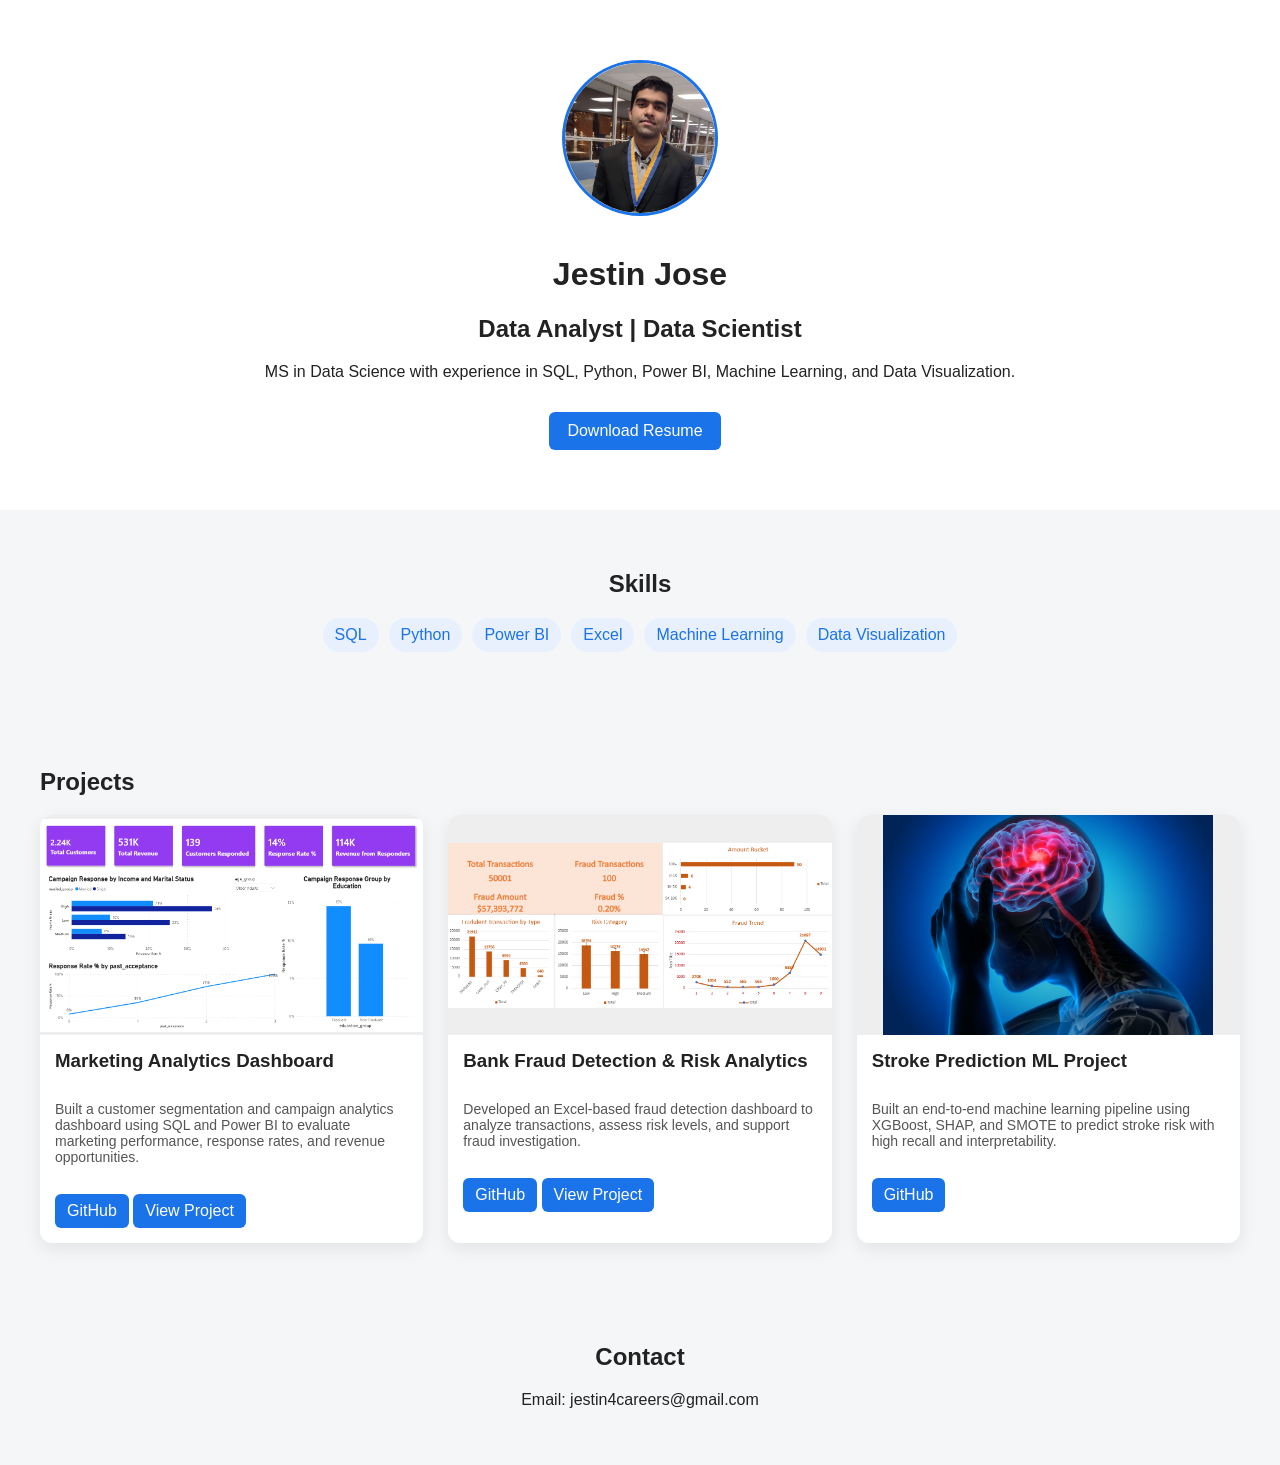
==== index.html @ c910da90 "Update index.html" ====
<!DOCTYPE html>
<html>
<head>
    <title>Jestin Jose | Data Analyst Portfolio</title>
    <link rel="stylesheet" href="styles.css">
</head>

<body>

<header class="hero">
    <img src="images/Profile-photo.jpg" class="profile-pic" alt="Jestin Jose">
    <h1>Jestin Jose</h1>
    <h2>Data Analyst | Data Scientist</h2>

    <p>
        MS in Data Science with experience in SQL, Python,
        Power BI, Machine Learning, and Data Visualization.
    </p>

    <a class="btn" href="JestinJoseResume.pdf" target="_blank">
        Download Resume
    </a>
</header>

<section class="skills-section">
    <h2>Skills</h2>

    <ul class="skills">
        <li>SQL</li>
        <li>Python</li>
        <li>Power BI</li>
        <li>Excel</li>
        <li>Machine Learning</li>
        <li>Data Visualization</li>
    </ul>
</section>

<section class="projects-section">
    <h2>Projects</h2>

    <div class="projects-grid">

        <!-- PROJECT 1 -->
        <div class="project-card">

            <div class="image-wrapper">
                <img src="images/MarketingAnalyticsDashboard.png" alt="Marketing Dashboard">
            </div>

            <h3>Marketing Analytics Dashboard</h3>

            <p>
                Built a customer segmentation and campaign analytics dashboard using SQL and Power BI
                to evaluate marketing performance, response rates, and revenue opportunities.
            </p>

            <div class="links">
                <a href="https://github.com/jestinjose90/Marketing-Analytics-Dashboard" target="_blank">
                    GitHub
                </a>
                <a href="marketing.html" target="_blank">
                    View Project
                </a>
            </div>
        </div>

        <!-- PROJECT 2 -->
        <div class="project-card">

            <div class="image-wrapper">
                <img src="images/BankFraudDetection&RiskAnalyticsDashboard.png" alt="Fraud Dashboard">
            </div>

            <h3>Bank Fraud Detection & Risk Analytics</h3>

            <p>
                Developed an Excel-based fraud detection dashboard to analyze transactions,
                assess risk levels, and support fraud investigation.
            </p>

            <div class="links">
                <a href="https://github.com/jestinjose90/Excel-Fraud-Detection-Risk-Analytics-Dashboard" target="_blank">
                    GitHub
                </a>
                   <a href="Fraud&RiskAnalytics.html" target="_blank">
                    View Project
                </a>
            </div>
        </div>

        <!-- PROJECT 3 -->
        <div class="project-card">

            <div class="image-wrapper">
                <img src="images/stroke-img.png" alt="Stroke Prediction">
            </div>

            <h3>Stroke Prediction ML Project</h3>

            <p>
                Built an end-to-end machine learning pipeline using XGBoost, SHAP,
                and SMOTE to predict stroke risk with high recall and interpretability.
            </p>

            <div class="links">
                <a href="https://github.com/jestinjose90/StrokeRiskPrediction" target="_blank">
                    GitHub
                </a>
            </div>
        </div>

    </div>
</section>

<section class="contact">
    <h2>Contact</h2>

    <p>Email: jestin4careers@gmail.com</p>
</section>

</body>
</html>
---- styles.css ----
body{
    font-family: Arial, sans-serif;
    background:#f4f6f8;
    margin:0;
    padding:0;
    color:#222;
}

/* HERO */
.hero{
    text-align:center;
    padding:60px 20px;
    background:white;
}

.profile-pic{
    width:150px;
    height:150px;
    border-radius:50%;
    object-fit:cover;
    border:3px solid #1a73e8;
    margin-bottom:15px;
}

.btn{
    display:inline-block;
    margin-top:15px;
    margin-right: 10px;
    padding:10px 18px;
    background:#1a73e8;
    color:white;
    text-decoration:none;
    border-radius:6px;
}

/* SKILLS */
.skills-section{
    padding:40px;
    text-align:center;
}

.skills{
    list-style:none;
    display:flex;
    flex-wrap:wrap;
    justify-content:center;
    gap:10px;
    padding:0;
}

.skills li{
    background:#e8f0fe;
    color:#1a73e8;
    padding:8px 12px;
    border-radius:20px;
}

/* PROJECTS GRID */
.projects-section{
    padding:40px;
}

.projects-grid{
    display:grid;
    grid-template-columns: repeat(auto-fit, minmax(300px, 1fr));
    gap:25px;
}

/* CARD */
.project-card{
    background:white;
    border-radius:12px;
    overflow:hidden;
    box-shadow:0 6px 18px rgba(0,0,0,0.08);
}

/* IMPORTANT FIX FOR DASHBOARD */
.image-wrapper{
    width:100%;
    height:220px;
    overflow:hidden;
    background:#eee;
}

.image-wrapper img{
    width:100%;
    height:100%;
    object-fit:contain; /* prevents cropping */
}

/* TEXT */
.project-card h3{
    padding:15px;
    margin:0;
}

.project-card p{
    padding:0 15px;
    font-size:14px;
    color:#555;
}

/* LINKS */
.links{
    padding:15px;
}

.links a{
    display:inline-block;
    background:#1a73e8;
    color:white;
    padding:8px 12px;
    border-radius:6px;
    text-decoration:none;
}

/* CONTACT */
.contact{
    text-align:center;
    padding:40px;
}
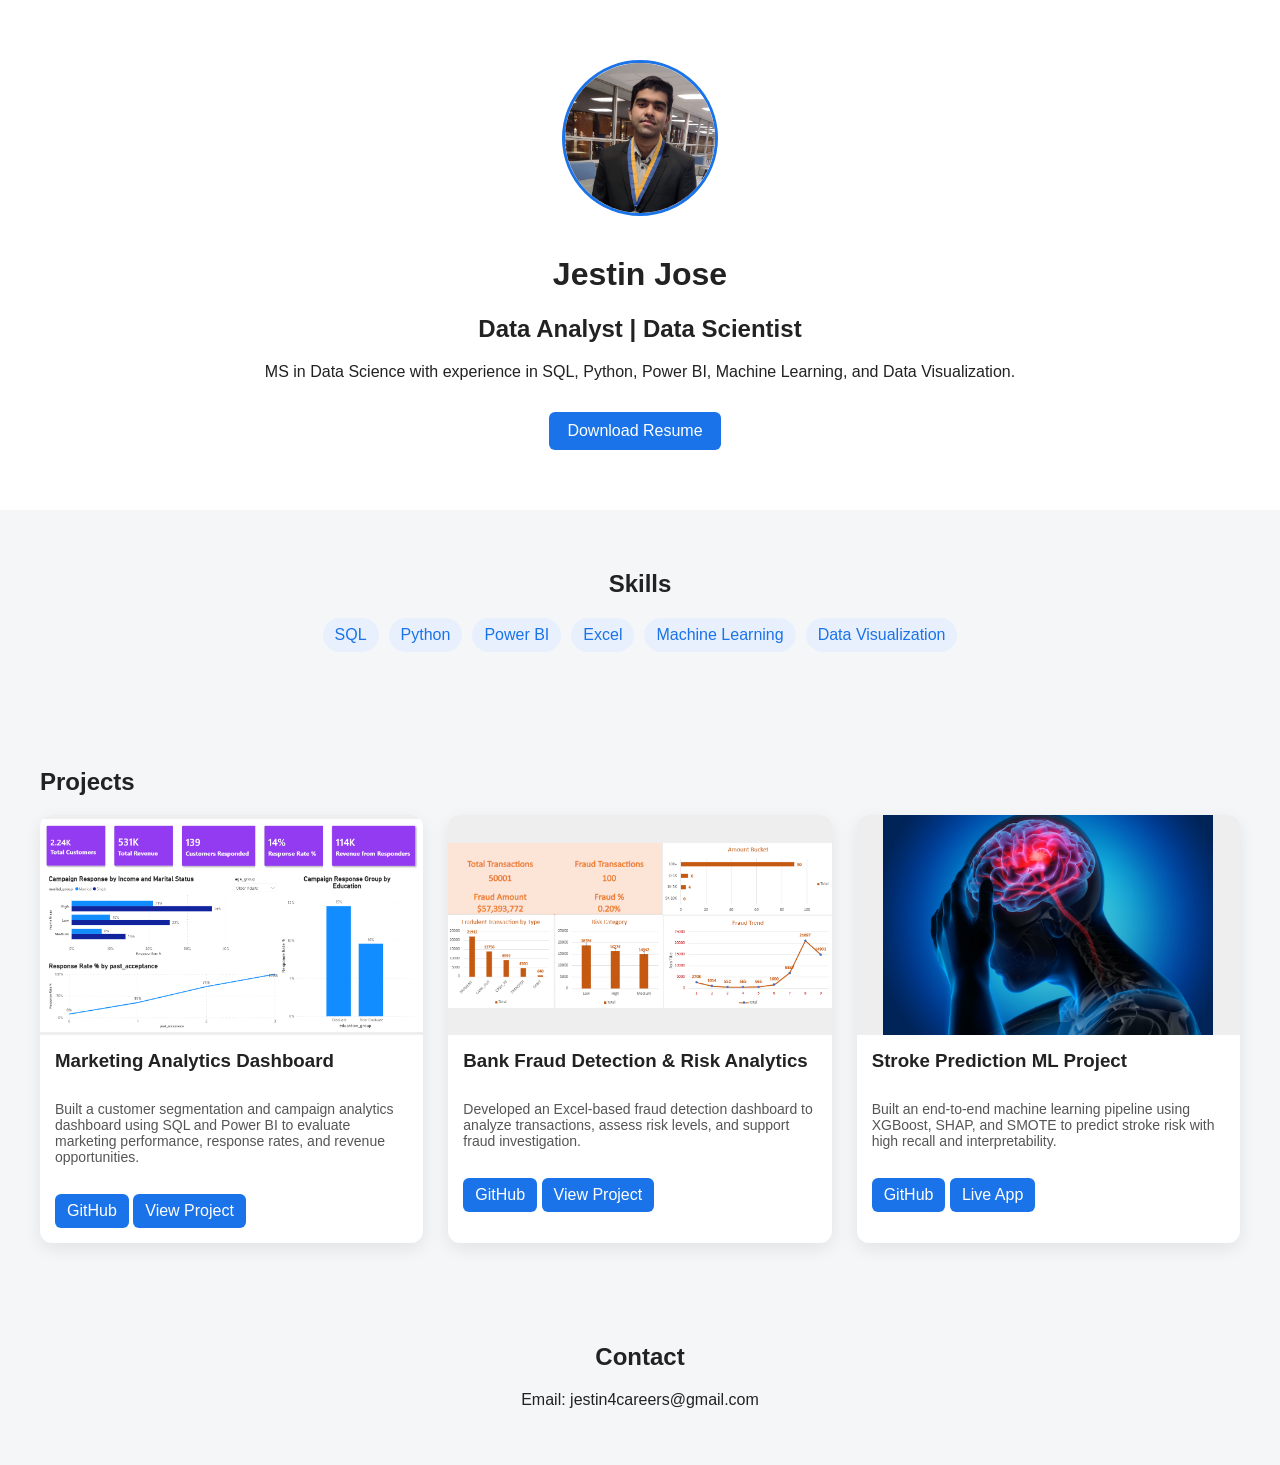
==== commit 989ff3e9: "Update index.html" ====
--- a/index.html
+++ b/index.html
@@ -106,6 +106,9 @@
                 <a href="https://github.com/jestinjose90/StrokeRiskPrediction" target="_blank">
                     GitHub
                 </a>
+                 <a href="https://your-app-name.streamlit.app" target="_blank">
+                    Live App
+                </a>
             </div>
         </div>
 
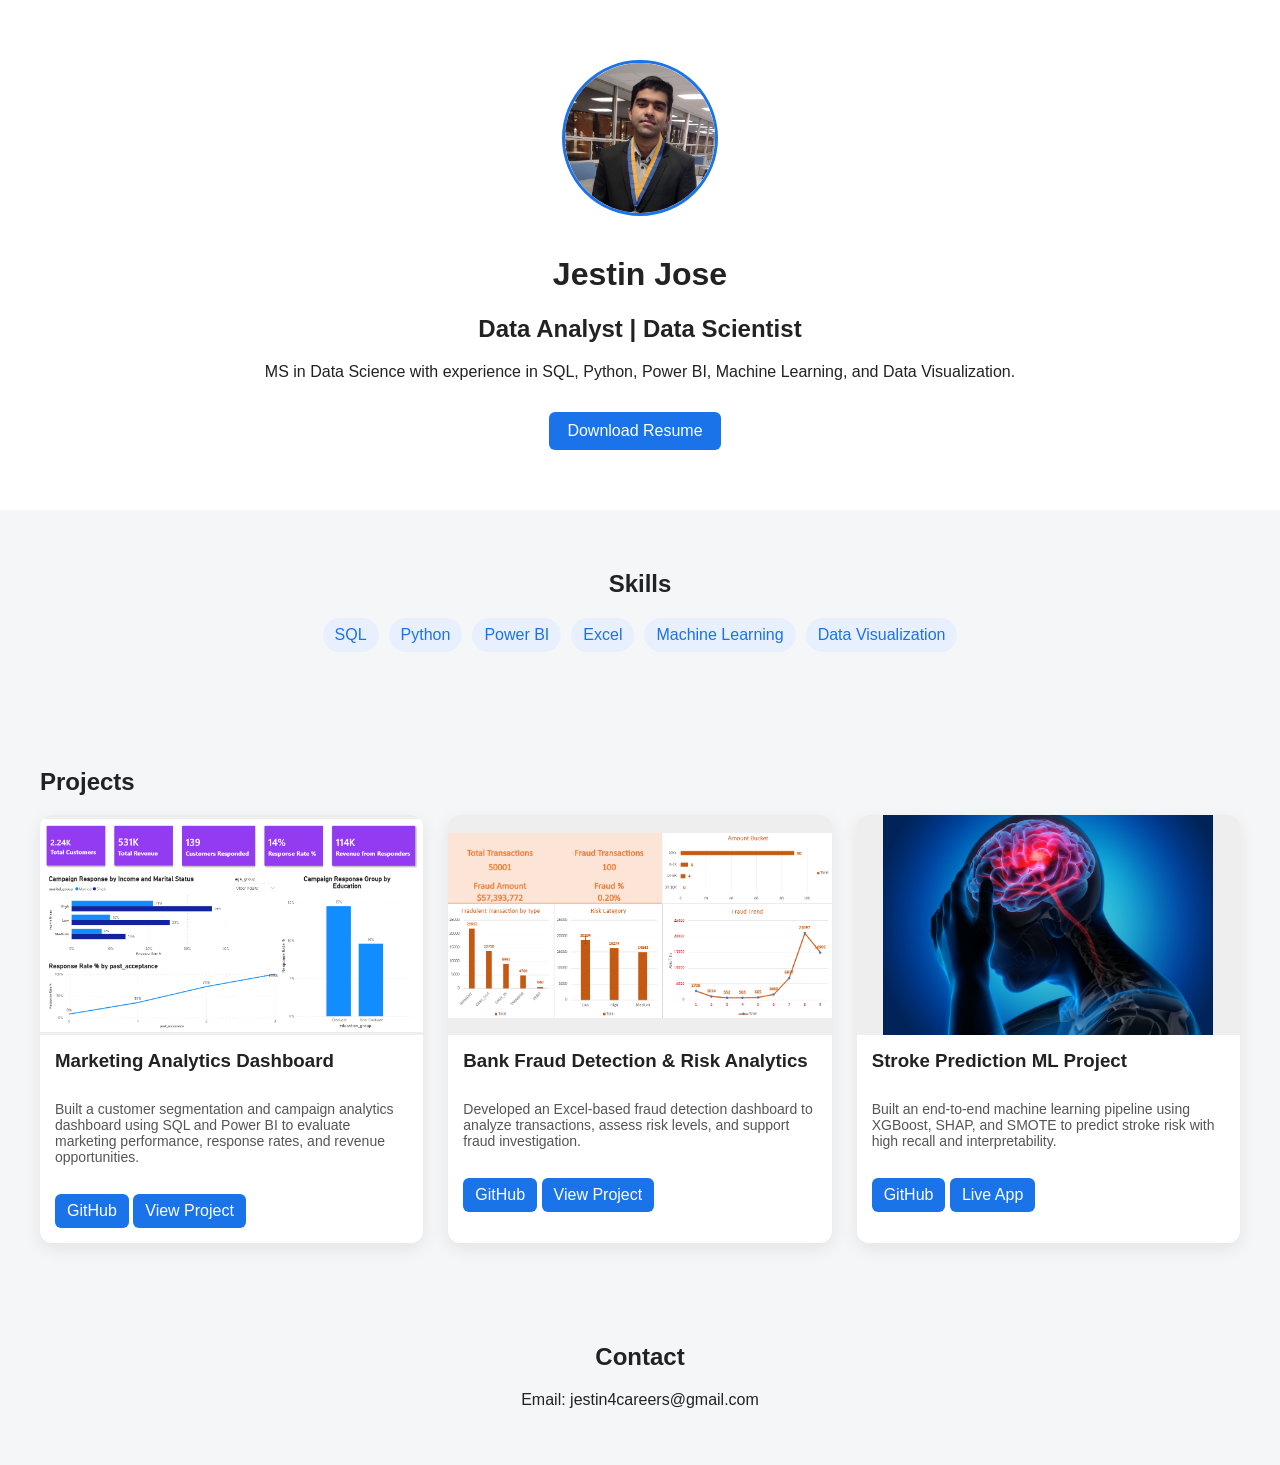
==== commit 64a0e775: "Update index.html" ====
--- a/index.html
+++ b/index.html
@@ -68,7 +68,7 @@
         <div class="project-card">
 
             <div class="image-wrapper">
-                <img src="images/BankFraudDetection&RiskAnalyticsDashboard.png" alt="Fraud Dashboard">
+                <img src="images/bankfraudimg.png" alt="Fraud Dashboard">
             </div>
 
             <h3>Bank Fraud Detection & Risk Analytics</h3>
@@ -106,7 +106,7 @@
                 <a href="https://github.com/jestinjose90/StrokeRiskPrediction" target="_blank">
                     GitHub
                 </a>
-                 <a href="https://your-app-name.streamlit.app" target="_blank">
+                 <a href="https://stroke-risk-prediction12345.streamlit.app/" target="_blank">
                     Live App
                 </a>
             </div>
--- a/styles.css
+++ b/styles.css
@@ -66,6 +66,26 @@
     gap:25px;
 }
 
+.project-page{
+    max-width:900px;
+    margin:auto;
+    padding:40px;
+}
+
+.subtitle{
+    color:gray;
+    margin-top:-10px;
+    margin-bottom:20px;
+}
+
+.project-img{
+    width:100%;
+    max-width:900px;
+    border-radius:10px;
+    margin:20px 0;
+    box-shadow:0 4px 12px rgba(0,0,0,0.1);
+}
+
 /* CARD */
 .project-card{
     background:white;
@@ -119,3 +139,5 @@
     text-align:center;
     padding:40px;
 }
+
+
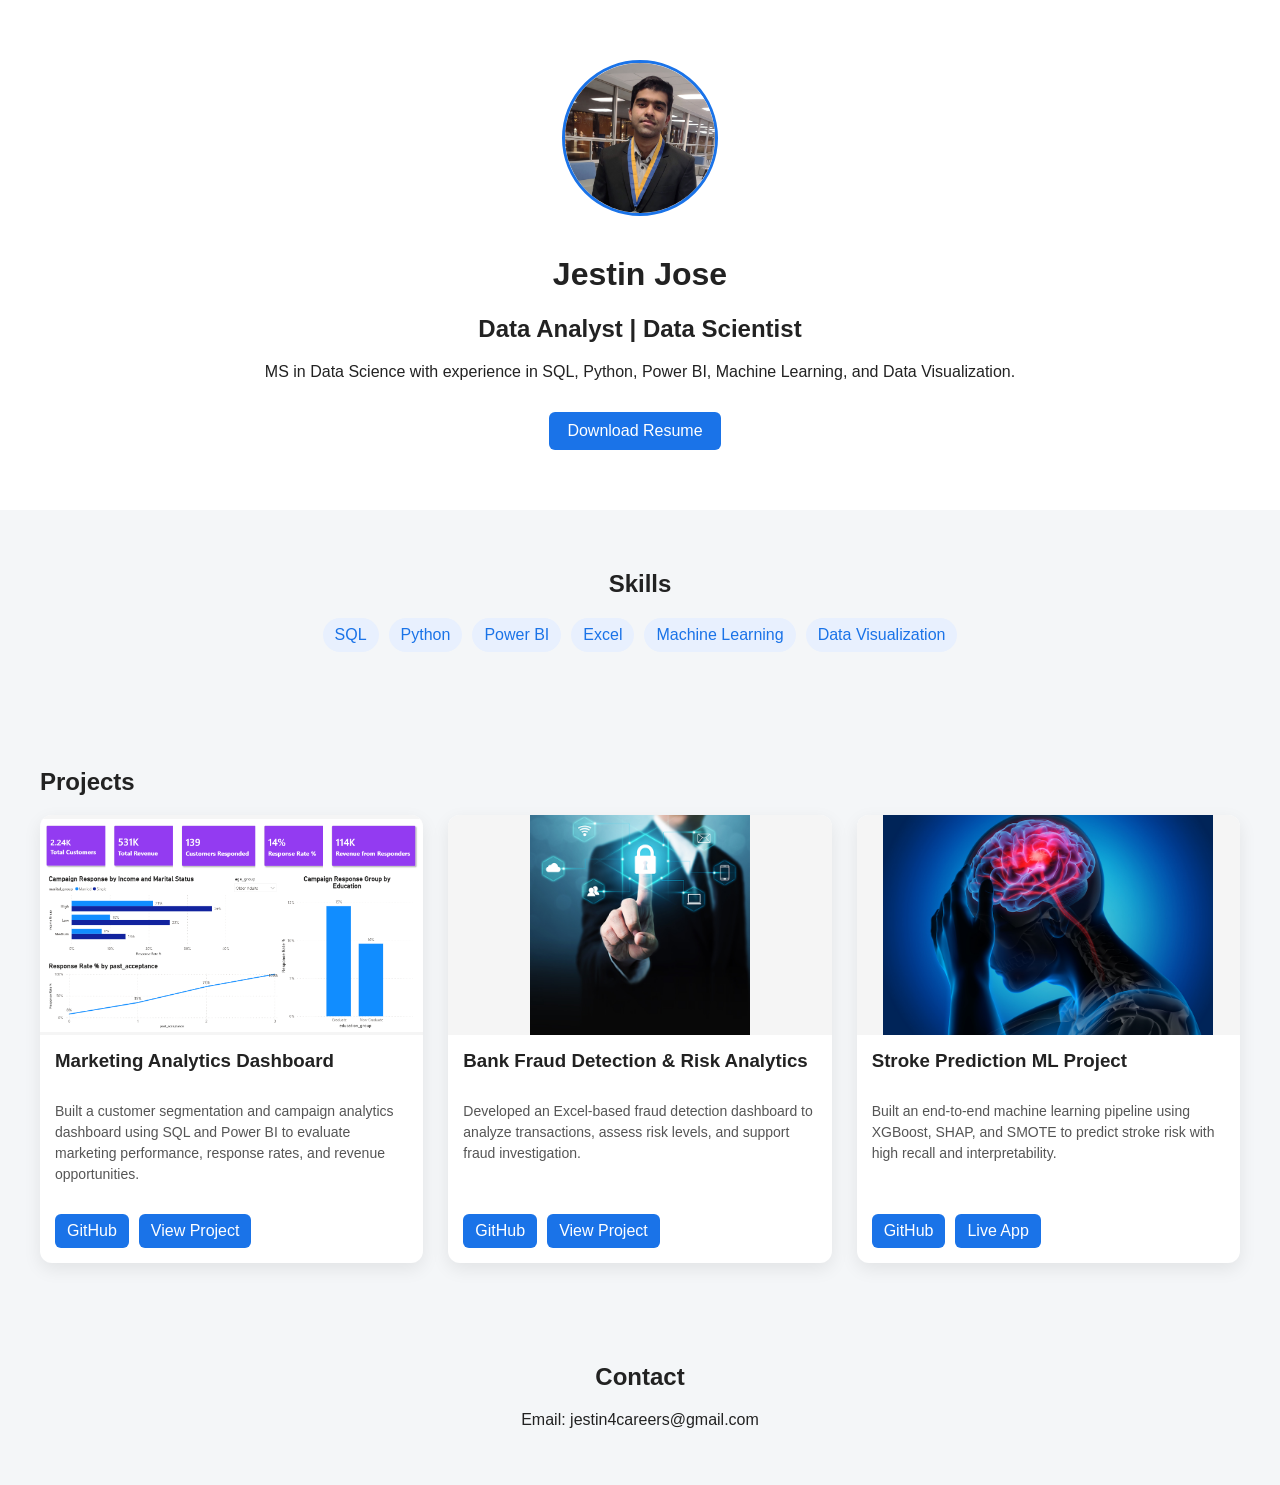
==== commit 5d58455b: "Update index.html" ====
--- a/index.html
+++ b/index.html
@@ -68,7 +68,7 @@
         <div class="project-card">
 
             <div class="image-wrapper">
-                <img src="images/bankfraudimg.png" alt="Fraud Dashboard">
+                <img src="images/bankfraudimg.jpg" alt="Fraud Dashboard">
             </div>
 
             <h3>Bank Fraud Detection & Risk Analytics</h3>
--- a/styles.css
+++ b/styles.css
@@ -25,12 +25,17 @@
 .btn{
     display:inline-block;
     margin-top:15px;
-    margin-right: 10px;
+    margin-right:10px;
     padding:10px 18px;
     background:#1a73e8;
     color:white;
     text-decoration:none;
     border-radius:6px;
+    transition:0.2s;
+}
+
+.btn:hover{
+    background:#0f5bd3;
 }
 
 /* SKILLS */
@@ -64,6 +69,8 @@
     display:grid;
     grid-template-columns: repeat(auto-fit, minmax(300px, 1fr));
     gap:25px;
+    align-items:stretch;
+
 }
 
 .project-page{
@@ -92,14 +99,20 @@
     border-radius:12px;
     overflow:hidden;
     box-shadow:0 6px 18px rgba(0,0,0,0.08);
+    display:flex;
+    flex-direction:column;
+    height:100%;
 }
 
 /* IMPORTANT FIX FOR DASHBOARD */
 .image-wrapper{
     width:100%;
     height:220px;
+    background:#f5f5f5;
+    display:flex;
+    align-items:center;
+    justify-content:center;
     overflow:hidden;
-    background:#eee;
 }
 
 .image-wrapper img{
@@ -118,11 +131,16 @@
     padding:0 15px;
     font-size:14px;
     color:#555;
+    flex-grow:1;
+    line-height:1.5;
 }
 
 /* LINKS */
 .links{
     padding:15px;
+    display:flex;
+    gap:10px;
+    margin-top:auto;
 }
 
 .links a{
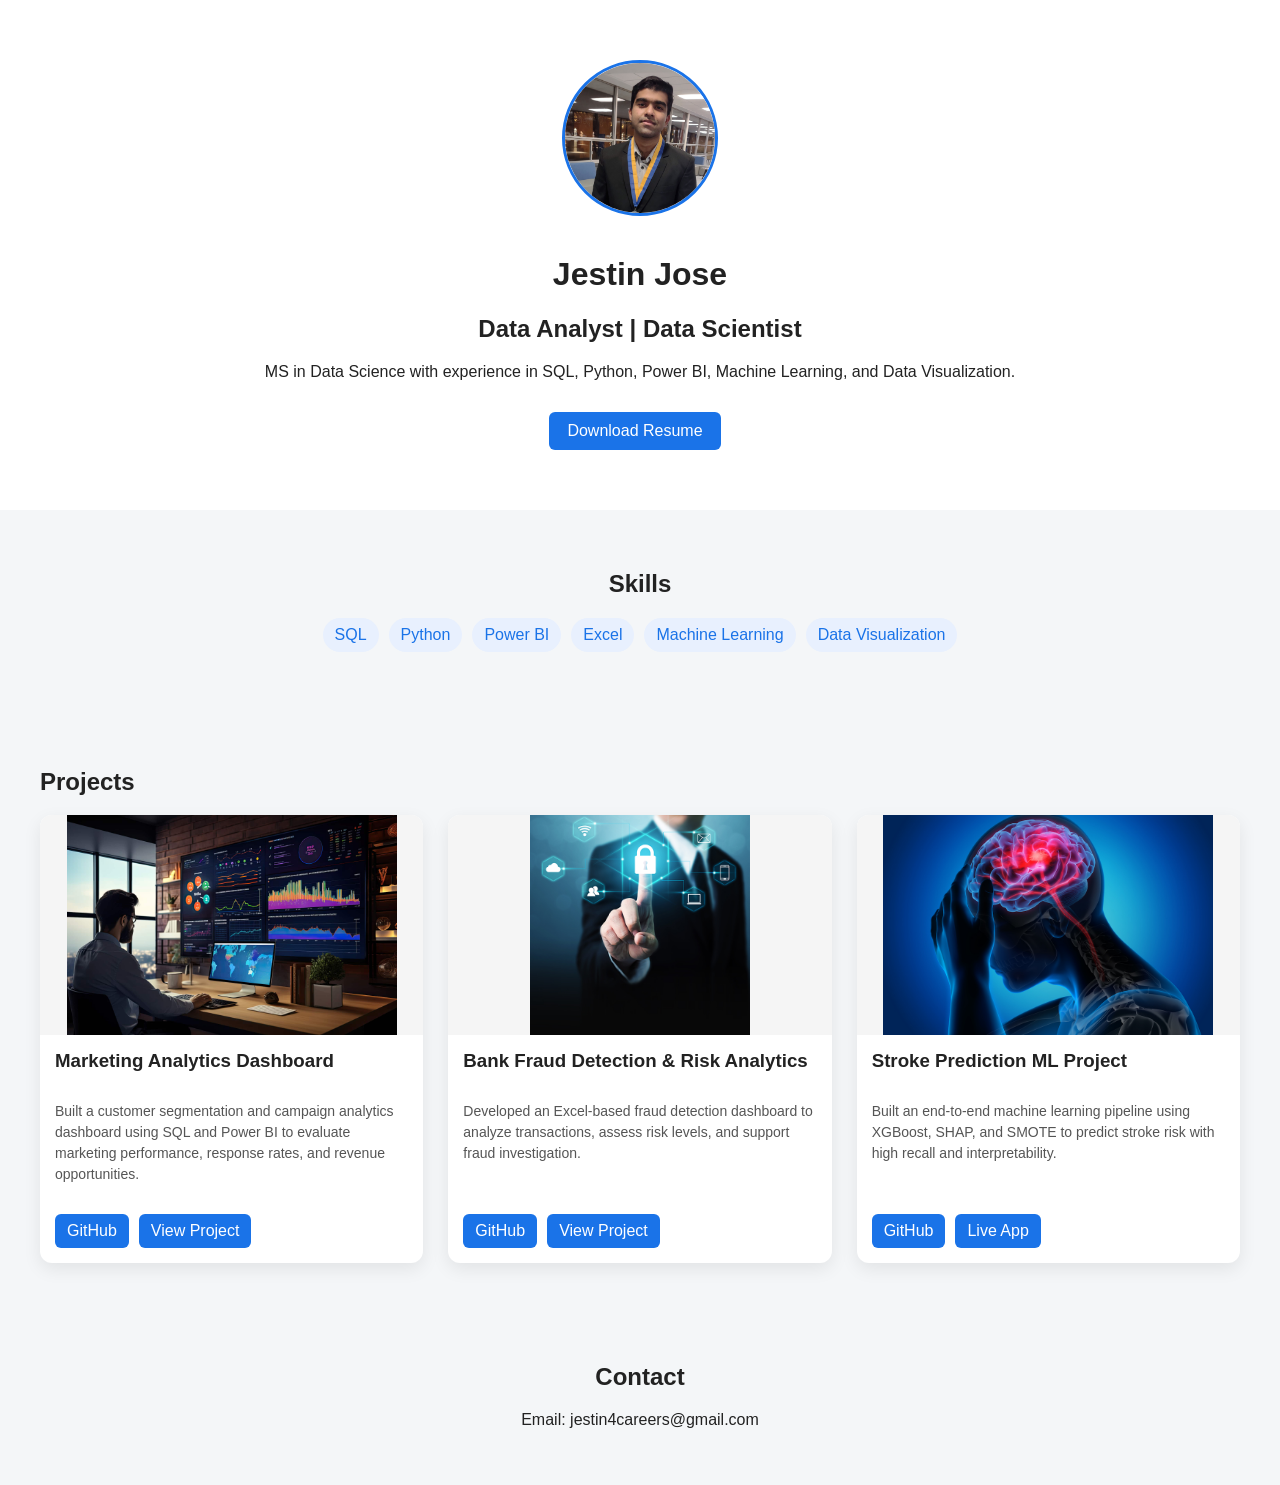
==== commit afa842ba: "Update index.html" ====
--- a/index.html
+++ b/index.html
@@ -44,7 +44,7 @@
         <div class="project-card">
 
             <div class="image-wrapper">
-                <img src="images/MarketingAnalyticsDashboard.png" alt="Marketing Dashboard">
+                <img src="images/marketinganalytics.jpeg" alt="Marketing Dashboard">
             </div>
 
             <h3>Marketing Analytics Dashboard</h3>
@@ -68,7 +68,7 @@
         <div class="project-card">
 
             <div class="image-wrapper">
-                <img src="images/bankfraudimg.jpg" alt="Fraud Dashboard">
+                <img src="images/bankfraudimg.jpg"  width=300px  alt="Fraud Dashboard">
             </div>
 
             <h3>Bank Fraud Detection & Risk Analytics</h3>
--- a/styles.css
+++ b/styles.css
@@ -107,6 +107,7 @@
 /* IMPORTANT FIX FOR DASHBOARD */
 .image-wrapper{
     width:100%;
+    aspect-ratio: 16 / 9;
     height:220px;
     background:#f5f5f5;
     display:flex;
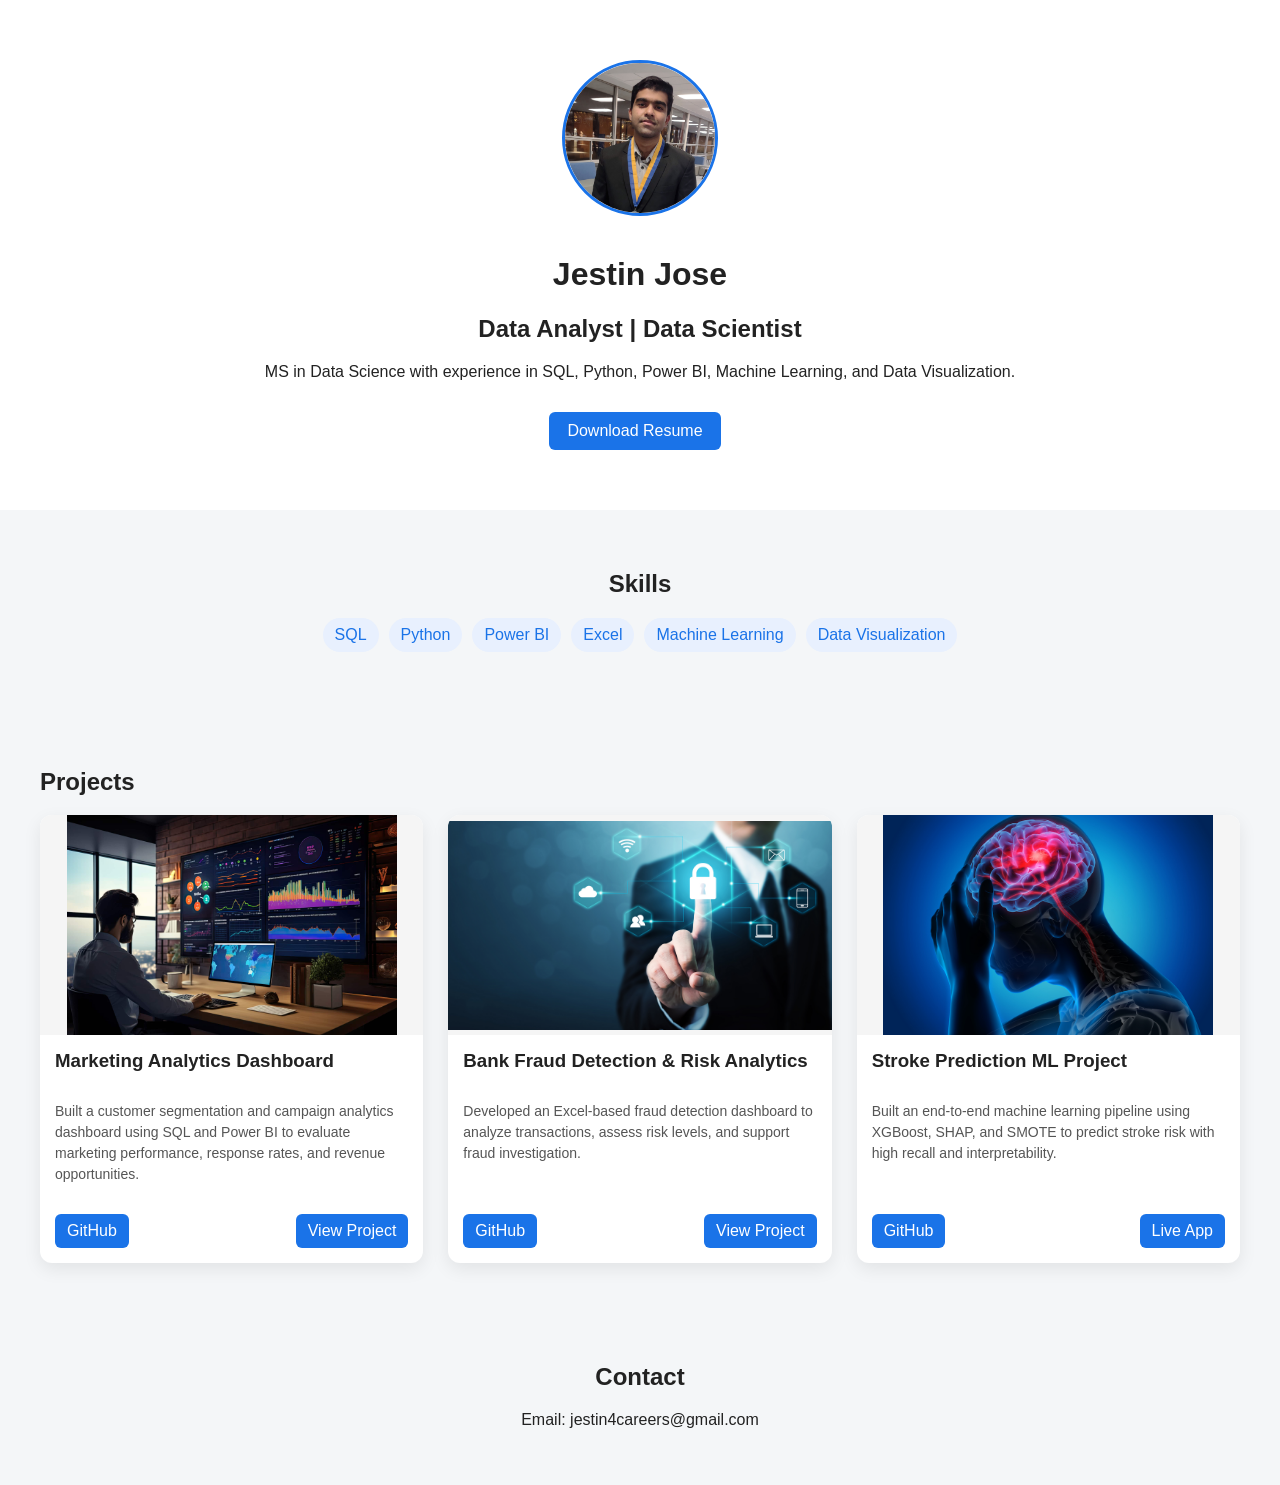
==== commit 7c1c15da: "Update index.html" ====
--- a/index.html
+++ b/index.html
@@ -68,7 +68,7 @@
         <div class="project-card">
 
             <div class="image-wrapper">
-                <img src="images/bankfraudimg.jpg"  width=300px  alt="Fraud Dashboard">
+                <img src="images/bankfraudimg.jpg" alt="Fraud Dashboard">
             </div>
 
             <h3>Bank Fraud Detection & Risk Analytics</h3>
--- a/styles.css
+++ b/styles.css
@@ -140,7 +140,8 @@
 .links{
     padding:15px;
     display:flex;
-    gap:10px;
+    justify-content:space-between;
+    align-items:center;
     margin-top:auto;
 }
 
